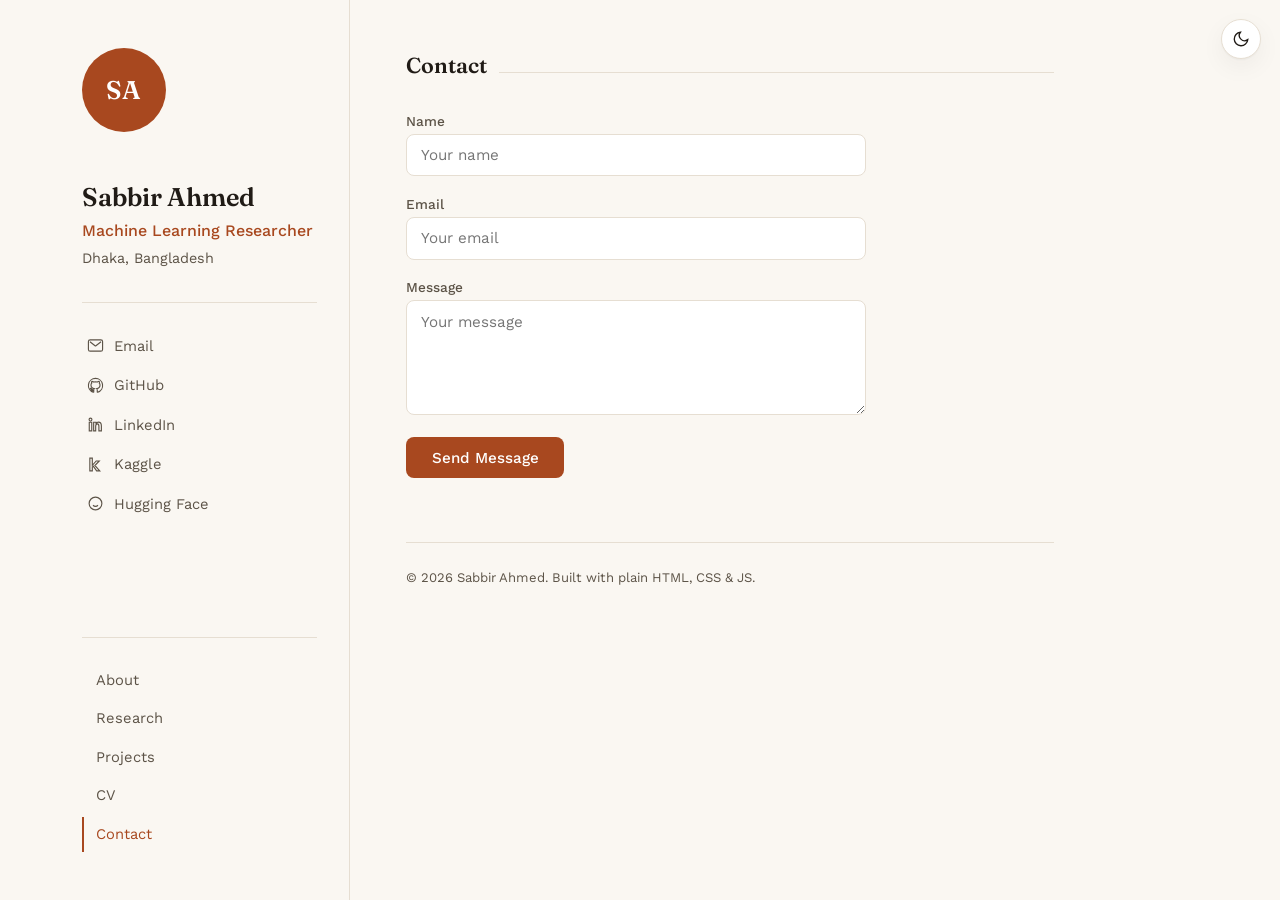
==== contact.html @ 128327c2 "Fixes" ====
<!DOCTYPE html>
<html lang="en">
<head>
  <meta charset="UTF-8">
  <meta name="viewport" content="width=device-width, initial-scale=1.0">
  <title>Contact — Sabbir Ahmed</title>
  <meta id="meta-description" name="description" content="Get in touch with Sabbir Ahmed.">

  <script>
    (function () {
      var stored = localStorage.getItem('theme');
      var prefersDark = window.matchMedia('(prefers-color-scheme: dark)').matches;
      document.documentElement.setAttribute('data-theme', stored || (prefersDark ? 'dark' : 'light'));
    })();
  </script>

  <link rel="preconnect" href="https://fonts.googleapis.com">
  <link rel="preconnect" href="https://fonts.gstatic.com" crossorigin>
  <link rel="stylesheet" href="styles.css">
</head>
<body>

  <div class="top-controls">
    <button id="menu-toggle" class="icon-btn" aria-label="Toggle menu">
      <svg viewBox="0 0 24 24"><path d="M4 7h16M4 12h16M4 17h16"/></svg>
    </button>
    <button id="theme-toggle" class="icon-btn" aria-label="Toggle dark mode">
      <svg class="sun" viewBox="0 0 24 24"><circle cx="12" cy="12" r="4"/><path d="M12 2v2M12 20v2M4.9 4.9l1.4 1.4M17.7 17.7l1.4 1.4M2 12h2M20 12h2M4.9 19.1l1.4-1.4M17.7 6.3l1.4-1.4"/></svg>
      <svg class="moon" viewBox="0 0 24 24"><path d="M21 12.8A9 9 0 1 1 11.2 3 7 7 0 0 0 21 12.8Z"/></svg>
    </button>
  </div>

  <div class="layout">
    <aside class="sidebar" id="sidebar"></aside>

    <main>
      <section id="contact">
        <div class="section-head"><h2>Contact</h2></div>
        <form id="contact-form" class="contact-form" action="https://formspree.io/f/mvgoydvj" method="POST">
          <div>
            <label for="name">Name</label>
            <input type="text" id="name" name="name" placeholder="Your name" required>
          </div>
          <div>
            <label for="email">Email</label>
            <input type="email" id="email" name="_replyto" placeholder="Your email" required>
          </div>
          <div>
            <label for="message">Message</label>
            <textarea id="message" name="message" rows="5" placeholder="Your message" required></textarea>
          </div>
          <button type="submit" id="submit-button">Send Message</button>
        </form>
        <div id="form-message" class="hidden">
          <p>Thanks for reaching out — I'll get back to you soon.</p>
        </div>
      </section>

      <footer>
        &copy; <span id="year"></span> Sabbir Ahmed. Built with plain HTML, CSS &amp; JS.
      </footer>
    </main>
  </div>

  <script src="content.js"></script>
  <script src="script.js"></script>
</body>
</html>
---- styles.css ----
@import url('https://fonts.googleapis.com/css2?family=Fraunces:ital,opsz,wght@0,9..144,400;0,9..144,500;0,9..144,600;1,9..144,500&family=Work+Sans:wght@400;500;600&display=swap');

/* ============================================================
   THEME TOKENS
   ============================================================ */
:root {
  --bg: #faf7f2;
  --bg-raised: #ffffff;
  --ink: #201b16;
  --ink-soft: #5c5347;
  --line: #e6ded2;
  --accent: #a8481f;
  --accent-soft: #f1e2d6;
  --shadow: 0 1px 2px rgba(32, 27, 22, 0.04), 0 8px 24px rgba(32, 27, 22, 0.05);
  --radius: 10px;
  --font-display: 'Fraunces', Georgia, serif;
  --font-body: 'Work Sans', -apple-system, sans-serif;
}

[data-theme="dark"] {
  --bg: #17140f;
  --bg-raised: #201b16;
  --ink: #f3ede2;
  --ink-soft: #b3a893;
  --line: #33291f;
  --accent: #e08b52;
  --accent-soft: #2c2115;
  --shadow: 0 1px 2px rgba(0, 0, 0, 0.2), 0 8px 24px rgba(0, 0, 0, 0.35);
}

* { box-sizing: border-box; }

html { scroll-behavior: smooth; }

body {
  margin: 0;
  background: var(--bg);
  color: var(--ink);
  font-family: var(--font-body);
  font-size: 16px;
  line-height: 1.65;
  transition: background 0.25s ease, color 0.25s ease;
}

h1, h2, h3 { font-family: var(--font-display); color: var(--ink); margin: 0; }

a { color: var(--accent); text-decoration: none; }
a:hover { text-decoration: underline; }

ul { padding-left: 1.15em; margin: 0.6em 0 0; }
li { margin-bottom: 0.4em; }

p { margin: 0 0 0.9em; color: var(--ink-soft); }

.hidden { display: none !important; }

/* ============================================================
   LAYOUT
   ============================================================ */
.layout {
  display: grid;
  grid-template-columns: 300px 1fr;
  max-width: 1180px;
  margin: 0 auto;
  min-height: 100vh;
}

/* ---- Sidebar ---- */
.sidebar {
  border-right: 1px solid var(--line);
  padding: 3rem 2rem;
  position: sticky;
  top: 0;
  height: 100vh;
  overflow-y: auto;
  display: flex;
  flex-direction: column;
  gap: 2rem;
}

.avatar {
  width: 84px;
  height: 84px;
  border-radius: 50%;
  background: var(--accent);
  color: #fff;
  display: flex;
  align-items: center;
  justify-content: center;
  font-family: var(--font-display);
  font-size: 1.6rem;
  font-weight: 600;
  letter-spacing: 0.02em;
}

.avatar-img {
  object-fit: cover;
  font-size: 0; /* hide alt text if the image fails to load before layout */
}

.sidebar-id h1 {
  font-size: 1.6rem;
  font-weight: 600;
  line-height: 1.2;
  margin-top: 1.1rem;
}

.sidebar-id .title {
  color: var(--accent);
  font-weight: 500;
  margin: 0.35rem 0 0.15rem;
}

.sidebar-id .location {
  color: var(--ink-soft);
  font-size: 0.9rem;
  margin: 0;
}

.sidebar-links {
  display: flex;
  flex-direction: column;
  gap: 0.15rem;
  border-top: 1px solid var(--line);
  padding-top: 1.5rem;
}

.link-row {
  display: flex;
  align-items: center;
  gap: 0.65rem;
  padding: 0.4rem 0.3rem;
  border-radius: 6px;
  color: var(--ink-soft);
  font-size: 0.92rem;
  transition: background 0.15s ease, color 0.15s ease;
}
.link-row:hover { background: var(--accent-soft); color: var(--accent); text-decoration: none; }
.link-row svg { width: 17px; height: 17px; fill: none; stroke: currentColor; stroke-width: 1.6; flex-shrink: 0; }

.sidebar-nav {
  display: flex;
  flex-direction: column;
  gap: 0.2rem;
  border-top: 1px solid var(--line);
  padding-top: 1.5rem;
  margin-top: auto;
}

.nav-link {
  color: var(--ink-soft);
  font-size: 0.92rem;
  padding: 0.35rem 0.3rem;
  border-left: 2px solid transparent;
  padding-left: 0.75rem;
  transition: all 0.15s ease;
}
.nav-link:hover, .nav-link.active {
  color: var(--accent);
  border-left-color: var(--accent);
  text-decoration: none;
}

/* ---- Main content ---- */
main {
  padding: 3rem 3.5rem 6rem;
  max-width: 760px;
}

.cv-jump {
  display: flex;
  gap: 1.5rem;
  margin-bottom: 2.5rem;
  padding-bottom: 1rem;
  border-bottom: 1px solid var(--line);
}
.cv-jump a { color: var(--ink-soft); font-size: 0.88rem; font-weight: 500; }
.cv-jump a:hover { color: var(--accent); }

.hero { margin-bottom: 1rem; }
.hero-tagline {
  font-family: var(--font-display);
  font-style: italic;
  font-weight: 500;
  font-size: 1.4rem;
  line-height: 1.45;
  color: var(--ink);
  max-width: 600px;
  margin: 0;
}

section { padding-top: 3.2rem; scroll-margin-top: 2rem; }
section:first-of-type { padding-top: 0; }

.section-head {
  display: flex;
  align-items: baseline;
  gap: 0.75rem;
  margin-bottom: 1.5rem;
}
.section-head h2 { font-size: 1.35rem; font-weight: 600; }
.section-head::after {
  content: "";
  flex: 1;
  height: 1px;
  background: var(--line);
}

.entry, .project-card {
  background: var(--bg-raised);
  border: 1px solid var(--line);
  border-radius: var(--radius);
  padding: 1.4rem 1.6rem;
  margin-bottom: 1rem;
  box-shadow: var(--shadow);
}

.entry-head {
  display: flex;
  justify-content: space-between;
  align-items: flex-start;
  gap: 1rem;
  flex-wrap: wrap;
}
.entry-head h3 { font-size: 1.05rem; font-weight: 600; }
.entry-org { color: var(--accent); font-size: 0.88rem; font-weight: 500; margin: 0.2rem 0 0; }
.entry-date {
  font-size: 0.78rem;
  color: var(--ink-soft);
  white-space: nowrap;
  padding-top: 0.2rem;
}

.projects-grid { display: grid; gap: 1rem; }
.project-link {
  display: inline-flex;
  align-items: center;
  gap: 0.4rem;
  font-size: 0.85rem;
  font-weight: 500;
  margin-top: 0.4rem;
}
.project-link svg { width: 15px; height: 15px; fill: currentColor; }

.skill-group { margin-bottom: 1.4rem; }
.skill-group h3 { font-size: 0.95rem; font-weight: 600; margin-bottom: 0.6rem; }
.pill-row, #languages-list { display: flex; flex-wrap: wrap; gap: 0.5rem; }
.pill {
  background: var(--accent-soft);
  color: var(--accent);
  border-radius: 20px;
  padding: 0.3rem 0.85rem;
  font-size: 0.82rem;
  font-weight: 500;
}

/* ---- Contact ---- */
.contact-form {
  display: flex;
  flex-direction: column;
  gap: 0.9rem;
  max-width: 460px;
}
.contact-form label { font-size: 0.85rem; font-weight: 500; color: var(--ink-soft); }
.contact-form input,
.contact-form textarea {
  width: 100%;
  padding: 0.7rem 0.9rem;
  border-radius: 8px;
  border: 1px solid var(--line);
  background: var(--bg-raised);
  color: var(--ink);
  font-family: inherit;
  font-size: 0.95rem;
}
.contact-form input:focus,
.contact-form textarea:focus {
  outline: none;
  border-color: var(--accent);
}
.contact-form button {
  align-self: flex-start;
  background: var(--accent);
  color: #fff;
  border: none;
  padding: 0.7rem 1.6rem;
  border-radius: 8px;
  font-family: inherit;
  font-size: 0.95rem;
  font-weight: 500;
  cursor: pointer;
  transition: opacity 0.15s ease;
}
.contact-form button:hover { opacity: 0.88; }
.contact-form button:disabled { opacity: 0.6; cursor: not-allowed; }

#form-message { background: var(--accent-soft); border-radius: var(--radius); padding: 1.2rem 1.5rem; }
#form-message p { color: var(--ink); margin: 0; }

footer {
  border-top: 1px solid var(--line);
  margin-top: 4rem;
  padding-top: 1.5rem;
  color: var(--ink-soft);
  font-size: 0.82rem;
}

/* ============================================================
   THEME TOGGLE + MOBILE MENU (fixed controls)
   ============================================================ */
.top-controls {
  position: fixed;
  top: 1.2rem;
  right: 1.2rem;
  display: flex;
  gap: 0.5rem;
  z-index: 50;
}

.icon-btn {
  width: 40px;
  height: 40px;
  border-radius: 50%;
  border: 1px solid var(--line);
  background: var(--bg-raised);
  color: var(--ink);
  display: flex;
  align-items: center;
  justify-content: center;
  cursor: pointer;
  box-shadow: var(--shadow);
}
.icon-btn svg { width: 18px; height: 18px; fill: none; stroke: currentColor; stroke-width: 1.8; }

#theme-toggle .sun { display: none; }
#theme-toggle .moon { display: block; }
[data-theme="dark"] #theme-toggle .sun { display: block; }
[data-theme="dark"] #theme-toggle .moon { display: none; }

#menu-toggle { display: none; }

#back-to-top {
  position: fixed;
  bottom: 1.5rem;
  right: 1.5rem;
  opacity: 0;
  pointer-events: none;
  transform: translateY(8px);
  transition: opacity 0.2s ease, transform 0.2s ease;
}
#back-to-top.visible { opacity: 1; pointer-events: auto; transform: translateY(0); }

/* ============================================================
   RESPONSIVE
   ============================================================ */
@media (max-width: 900px) {
  .layout { grid-template-columns: 1fr; }

  .sidebar {
    position: static;
    height: auto;
    border-right: none;
    border-bottom: 1px solid var(--line);
    padding: 2rem 1.5rem;
    transform: translateY(0);
  }

  #menu-toggle { display: flex; }

  .sidebar-nav {
    display: none;
    position: fixed;
    inset: 0;
    background: var(--bg);
    padding: 5rem 2rem 2rem;
    z-index: 40;
    margin-top: 0;
  }
  .sidebar.open .sidebar-nav { display: flex; }
  .sidebar-nav .nav-link { font-size: 1.1rem; padding: 0.6rem 0.75rem; }

  main { padding: 2.5rem 1.5rem 5rem; }
  .hero-tagline { font-size: 1.2rem; }
}

@media (max-width: 480px) {
  .entry-head { flex-direction: column; }
}
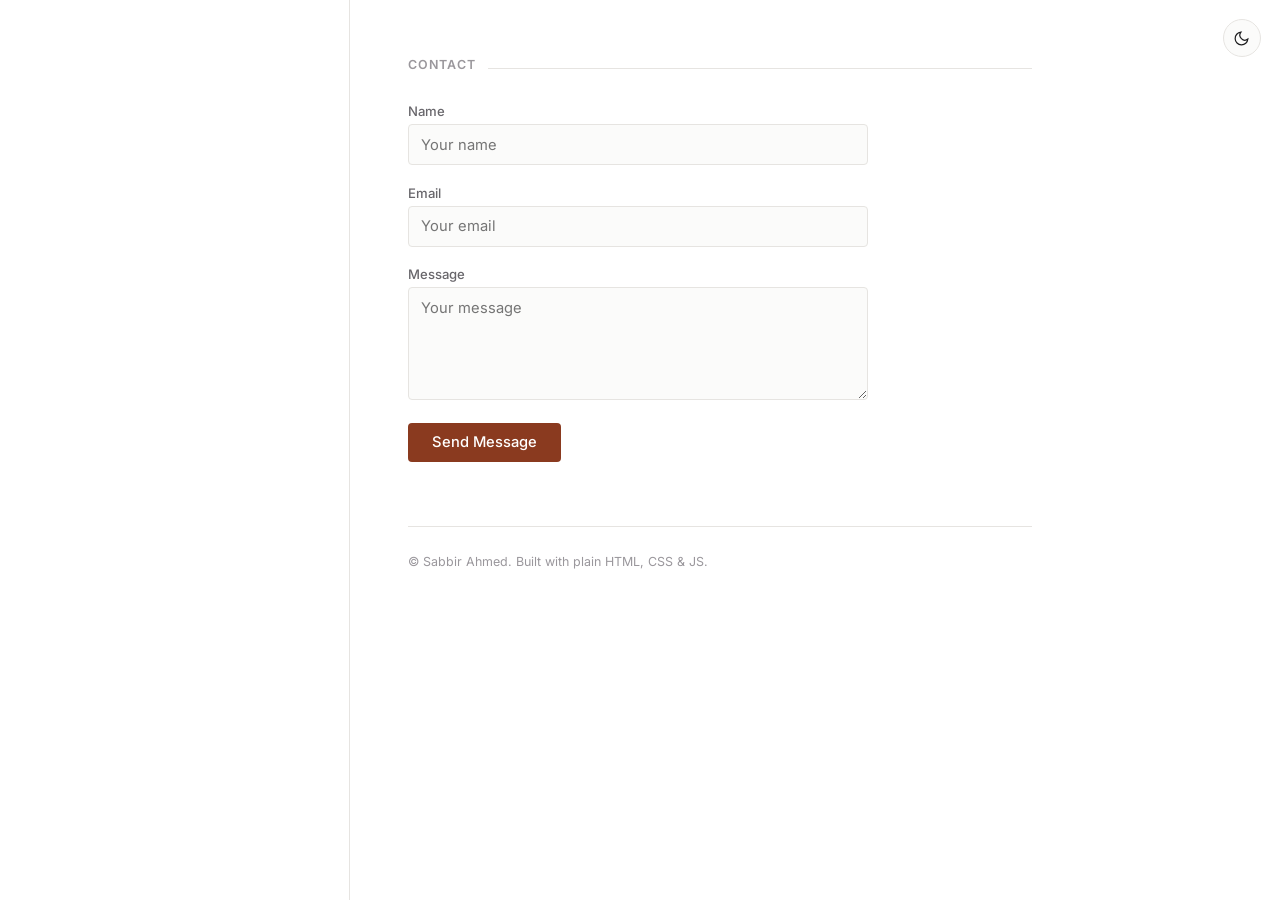
==== commit 40e61eeb: "Fix" ====
--- a/contact.html
+++ b/contact.html
@@ -17,6 +17,10 @@
   <link rel="preconnect" href="https://fonts.googleapis.com">
   <link rel="preconnect" href="https://fonts.gstatic.com" crossorigin>
   <link rel="stylesheet" href="styles.css">
+
+  <link rel="icon" type="image/png" sizes="32x32" href="assets/favicon-32x32.png">
+  <link rel="icon" type="image/png" sizes="16x16" href="assets/favicon-16x16.png">
+  <link rel="apple-touch-icon" sizes="180x180" href="assets/apple-touch-icon.png">
 </head>
 <body>
 
--- a/styles.css
+++ b/styles.css
@@ -1,31 +1,35 @@
-@import url('https://fonts.googleapis.com/css2?family=Fraunces:ital,opsz,wght@0,9..144,400;0,9..144,500;0,9..144,600;1,9..144,500&family=Work+Sans:wght@400;500;600&display=swap');
+@import url('https://fonts.googleapis.com/css2?family=Fraunces:opsz,wght@9..144,500;9..144,600&family=Inter:wght@400;500;600;700&display=swap');
 
 /* ============================================================
    THEME TOKENS
+   ------------------------------------------------------------
+   Neutral paper/ink palette (not warm cream) with a single deep
+   oxblood accent — closer to a plain academic CV than a blog.
    ============================================================ */
 :root {
-  --bg: #faf7f2;
-  --bg-raised: #ffffff;
-  --ink: #201b16;
-  --ink-soft: #5c5347;
-  --line: #e6ded2;
-  --accent: #a8481f;
-  --accent-soft: #f1e2d6;
-  --shadow: 0 1px 2px rgba(32, 27, 22, 0.04), 0 8px 24px rgba(32, 27, 22, 0.05);
-  --radius: 10px;
+  --bg: #ffffff;
+  --bg-raised: #fbfbfa;
+  --ink: #1c1c1e;
+  --ink-soft: #68666b;
+  --ink-faint: #9a979c;
+  --line: #e6e4e1;
+  --accent: #8a3a1f;
+  --accent-soft: #f6ece5;
+  --shadow: none;
+  --radius: 5px;
   --font-display: 'Fraunces', Georgia, serif;
-  --font-body: 'Work Sans', -apple-system, sans-serif;
+  --font-body: 'Inter', -apple-system, BlinkMacSystemFont, "Segoe UI", sans-serif;
 }
 
 [data-theme="dark"] {
-  --bg: #17140f;
-  --bg-raised: #201b16;
-  --ink: #f3ede2;
-  --ink-soft: #b3a893;
-  --line: #33291f;
-  --accent: #e08b52;
-  --accent-soft: #2c2115;
-  --shadow: 0 1px 2px rgba(0, 0, 0, 0.2), 0 8px 24px rgba(0, 0, 0, 0.35);
+  --bg: #121214;
+  --bg-raised: #18181b;
+  --ink: #e9e7e3;
+  --ink-soft: #97949a;
+  --ink-faint: #635f66;
+  --line: #29282c;
+  --accent: #d98a5e;
+  --accent-soft: #251c17;
 }
 
 * { box-sizing: border-box; }
@@ -37,18 +41,19 @@
   background: var(--bg);
   color: var(--ink);
   font-family: var(--font-body);
-  font-size: 16px;
-  line-height: 1.65;
-  transition: background 0.25s ease, color 0.25s ease;
-}
-
-h1, h2, h3 { font-family: var(--font-display); color: var(--ink); margin: 0; }
+  font-size: 15.5px;
+  line-height: 1.7;
+  transition: background 0.2s ease, color 0.2s ease;
+  -webkit-font-smoothing: antialiased;
+}
+
+h1, h2, h3 { color: var(--ink); margin: 0; font-family: var(--font-body); }
 
 a { color: var(--accent); text-decoration: none; }
-a:hover { text-decoration: underline; }
+a:hover { text-decoration: underline; text-underline-offset: 2px; }
 
 ul { padding-left: 1.15em; margin: 0.6em 0 0; }
-li { margin-bottom: 0.4em; }
+li { margin-bottom: 0.45em; }
 
 p { margin: 0 0 0.9em; color: var(--ink-soft); }
 
@@ -59,8 +64,8 @@
    ============================================================ */
 .layout {
   display: grid;
-  grid-template-columns: 300px 1fr;
-  max-width: 1180px;
+  grid-template-columns: 260px 1fr;
+  max-width: 1100px;
   margin: 0 auto;
   min-height: 100vh;
 }
@@ -68,19 +73,19 @@
 /* ---- Sidebar ---- */
 .sidebar {
   border-right: 1px solid var(--line);
-  padding: 3rem 2rem;
+  padding: 3.2rem 2rem;
   position: sticky;
   top: 0;
   height: 100vh;
   overflow-y: auto;
   display: flex;
   flex-direction: column;
-  gap: 2rem;
+  gap: 1.9rem;
 }
 
 .avatar {
-  width: 84px;
-  height: 84px;
+  width: 100px;
+  height: 100px;
   border-radius: 50%;
   background: var(--accent);
   color: #fff;
@@ -88,7 +93,7 @@
   align-items: center;
   justify-content: center;
   font-family: var(--font-display);
-  font-size: 1.6rem;
+  font-size: 1.7rem;
   font-weight: 600;
   letter-spacing: 0.02em;
 }
@@ -96,109 +101,117 @@
 .avatar-img {
   object-fit: cover;
   font-size: 0; /* hide alt text if the image fails to load before layout */
+  border: 1px solid var(--line);
 }
 
 .sidebar-id h1 {
-  font-size: 1.6rem;
+  font-family: var(--font-display);
+  font-size: 1.5rem;
   font-weight: 600;
-  line-height: 1.2;
+  line-height: 1.25;
   margin-top: 1.1rem;
+  letter-spacing: -0.01em;
 }
 
 .sidebar-id .title {
   color: var(--accent);
   font-weight: 500;
-  margin: 0.35rem 0 0.15rem;
+  font-size: 0.92rem;
+  margin: 0.4rem 0 0.2rem;
 }
 
 .sidebar-id .location {
-  color: var(--ink-soft);
-  font-size: 0.9rem;
+  color: var(--ink-faint);
+  font-size: 0.83rem;
   margin: 0;
+  letter-spacing: 0.01em;
 }
 
 .sidebar-links {
   display: flex;
   flex-direction: column;
-  gap: 0.15rem;
+  gap: 0.1rem;
   border-top: 1px solid var(--line);
-  padding-top: 1.5rem;
+  padding-top: 1.4rem;
 }
 
 .link-row {
   display: flex;
   align-items: center;
   gap: 0.65rem;
-  padding: 0.4rem 0.3rem;
-  border-radius: 6px;
+  padding: 0.32rem 0.2rem;
+  border-radius: 4px;
   color: var(--ink-soft);
-  font-size: 0.92rem;
-  transition: background 0.15s ease, color 0.15s ease;
-}
-.link-row:hover { background: var(--accent-soft); color: var(--accent); text-decoration: none; }
-.link-row svg { width: 17px; height: 17px; fill: none; stroke: currentColor; stroke-width: 1.6; flex-shrink: 0; }
+  font-size: 0.86rem;
+  transition: color 0.15s ease;
+}
+.link-row:hover { color: var(--accent); text-decoration: none; }
+.link-row svg { width: 15px; height: 15px; fill: none; stroke: currentColor; stroke-width: 1.6; flex-shrink: 0; }
 
 .sidebar-nav {
   display: flex;
   flex-direction: column;
-  gap: 0.2rem;
+  gap: 0.05rem;
   border-top: 1px solid var(--line);
-  padding-top: 1.5rem;
+  padding-top: 1.4rem;
   margin-top: auto;
 }
 
 .nav-link {
   color: var(--ink-soft);
-  font-size: 0.92rem;
-  padding: 0.35rem 0.3rem;
-  border-left: 2px solid transparent;
-  padding-left: 0.75rem;
-  transition: all 0.15s ease;
+  font-size: 0.86rem;
+  font-weight: 500;
+  padding: 0.4rem 0.2rem;
+  transition: color 0.15s ease;
 }
 .nav-link:hover, .nav-link.active {
   color: var(--accent);
-  border-left-color: var(--accent);
   text-decoration: none;
 }
+.nav-link.active { font-weight: 600; }
 
 /* ---- Main content ---- */
 main {
-  padding: 3rem 3.5rem 6rem;
-  max-width: 760px;
+  padding: 3.4rem 3.6rem 6rem;
+  max-width: 740px;
 }
 
 .cv-jump {
   display: flex;
-  gap: 1.5rem;
-  margin-bottom: 2.5rem;
-  padding-bottom: 1rem;
+  gap: 1.6rem;
+  margin-bottom: 2.6rem;
+  padding-bottom: 1.1rem;
   border-bottom: 1px solid var(--line);
 }
-.cv-jump a { color: var(--ink-soft); font-size: 0.88rem; font-weight: 500; }
+.cv-jump a { color: var(--ink-faint); font-size: 0.82rem; font-weight: 500; letter-spacing: 0.01em; }
 .cv-jump a:hover { color: var(--accent); }
 
-.hero { margin-bottom: 1rem; }
+.hero { margin-bottom: 0.4rem; }
 .hero-tagline {
-  font-family: var(--font-display);
-  font-style: italic;
-  font-weight: 500;
-  font-size: 1.4rem;
-  line-height: 1.45;
+  font-size: 1.15rem;
+  line-height: 1.6;
   color: var(--ink);
   max-width: 600px;
   margin: 0;
-}
-
-section { padding-top: 3.2rem; scroll-margin-top: 2rem; }
+  font-weight: 400;
+}
+
+section { padding-top: 3.4rem; scroll-margin-top: 2rem; }
 section:first-of-type { padding-top: 0; }
 
 .section-head {
   display: flex;
   align-items: baseline;
   gap: 0.75rem;
-  margin-bottom: 1.5rem;
-}
-.section-head h2 { font-size: 1.35rem; font-weight: 600; }
+  margin-bottom: 1.4rem;
+}
+.section-head h2 {
+  font-size: 0.78rem;
+  font-weight: 600;
+  letter-spacing: 0.08em;
+  text-transform: uppercase;
+  color: var(--ink-faint);
+}
 .section-head::after {
   content: "";
   flex: 1;
@@ -206,14 +219,19 @@
   background: var(--line);
 }
 
+/* Entries read as a flat, bordered list rather than boxed cards
+   with shadows — closer to a plain CV than a dashboard widget. */
 .entry, .project-card {
-  background: var(--bg-raised);
-  border: 1px solid var(--line);
-  border-radius: var(--radius);
-  padding: 1.4rem 1.6rem;
-  margin-bottom: 1rem;
-  box-shadow: var(--shadow);
-}
+  background: transparent;
+  border: none;
+  border-bottom: 1px solid var(--line);
+  border-radius: 0;
+  padding: 1.3rem 0;
+  margin-bottom: 0;
+  box-shadow: none;
+}
+.entry:first-child, .project-card:first-child { padding-top: 0; }
+.entry:last-child, .project-card:last-child { border-bottom: none; }
 
 .entry-head {
   display: flex;
@@ -222,35 +240,38 @@
   gap: 1rem;
   flex-wrap: wrap;
 }
-.entry-head h3 { font-size: 1.05rem; font-weight: 600; }
-.entry-org { color: var(--accent); font-size: 0.88rem; font-weight: 500; margin: 0.2rem 0 0; }
+.entry-head h3 { font-size: 0.98rem; font-weight: 600; }
+.entry-org { color: var(--ink-soft); font-size: 0.85rem; font-weight: 500; margin: 0.2rem 0 0; }
 .entry-date {
-  font-size: 0.78rem;
-  color: var(--ink-soft);
+  font-size: 0.76rem;
+  color: var(--ink-faint);
   white-space: nowrap;
-  padding-top: 0.2rem;
-}
-
-.projects-grid { display: grid; gap: 1rem; }
+  padding-top: 0.25rem;
+  font-variant-numeric: tabular-nums;
+}
+
+.projects-grid { display: flex; flex-direction: column; }
 .project-link {
   display: inline-flex;
   align-items: center;
   gap: 0.4rem;
-  font-size: 0.85rem;
+  font-size: 0.83rem;
   font-weight: 500;
-  margin-top: 0.4rem;
-}
-.project-link svg { width: 15px; height: 15px; fill: currentColor; }
-
-.skill-group { margin-bottom: 1.4rem; }
-.skill-group h3 { font-size: 0.95rem; font-weight: 600; margin-bottom: 0.6rem; }
+  margin-top: 0.5rem;
+  color: var(--accent);
+}
+.project-link svg { width: 14px; height: 14px; fill: currentColor; }
+
+.skill-group { margin-bottom: 1.3rem; }
+.skill-group h3 { font-size: 0.86rem; font-weight: 600; margin-bottom: 0.7rem; color: var(--ink-soft); }
 .pill-row, #languages-list { display: flex; flex-wrap: wrap; gap: 0.5rem; }
 .pill {
-  background: var(--accent-soft);
-  color: var(--accent);
+  background: transparent;
+  color: var(--ink-soft);
+  border: 1px solid var(--line);
   border-radius: 20px;
-  padding: 0.3rem 0.85rem;
-  font-size: 0.82rem;
+  padding: 0.28rem 0.8rem;
+  font-size: 0.78rem;
   font-weight: 500;
 }
 
@@ -261,17 +282,17 @@
   gap: 0.9rem;
   max-width: 460px;
 }
-.contact-form label { font-size: 0.85rem; font-weight: 500; color: var(--ink-soft); }
+.contact-form label { font-size: 0.82rem; font-weight: 500; color: var(--ink-soft); }
 .contact-form input,
 .contact-form textarea {
   width: 100%;
-  padding: 0.7rem 0.9rem;
-  border-radius: 8px;
+  padding: 0.65rem 0.8rem;
+  border-radius: 4px;
   border: 1px solid var(--line);
   background: var(--bg-raised);
   color: var(--ink);
   font-family: inherit;
-  font-size: 0.95rem;
+  font-size: 0.92rem;
 }
 .contact-form input:focus,
 .contact-form textarea:focus {
@@ -283,10 +304,10 @@
   background: var(--accent);
   color: #fff;
   border: none;
-  padding: 0.7rem 1.6rem;
-  border-radius: 8px;
+  padding: 0.65rem 1.5rem;
+  border-radius: 4px;
   font-family: inherit;
-  font-size: 0.95rem;
+  font-size: 0.92rem;
   font-weight: 500;
   cursor: pointer;
   transition: opacity 0.15s ease;
@@ -294,15 +315,15 @@
 .contact-form button:hover { opacity: 0.88; }
 .contact-form button:disabled { opacity: 0.6; cursor: not-allowed; }
 
-#form-message { background: var(--accent-soft); border-radius: var(--radius); padding: 1.2rem 1.5rem; }
+#form-message { background: var(--accent-soft); border-radius: var(--radius); padding: 1.1rem 1.4rem; border: 1px solid var(--line); }
 #form-message p { color: var(--ink); margin: 0; }
 
 footer {
   border-top: 1px solid var(--line);
   margin-top: 4rem;
   padding-top: 1.5rem;
-  color: var(--ink-soft);
-  font-size: 0.82rem;
+  color: var(--ink-faint);
+  font-size: 0.78rem;
 }
 
 /* ============================================================
@@ -318,8 +339,8 @@
 }
 
 .icon-btn {
-  width: 40px;
-  height: 40px;
+  width: 38px;
+  height: 38px;
   border-radius: 50%;
   border: 1px solid var(--line);
   background: var(--bg-raised);
@@ -328,9 +349,8 @@
   align-items: center;
   justify-content: center;
   cursor: pointer;
-  box-shadow: var(--shadow);
-}
-.icon-btn svg { width: 18px; height: 18px; fill: none; stroke: currentColor; stroke-width: 1.8; }
+}
+.icon-btn svg { width: 17px; height: 17px; fill: none; stroke: currentColor; stroke-width: 1.7; }
 
 #theme-toggle .sun { display: none; }
 #theme-toggle .moon { display: block; }
@@ -362,7 +382,6 @@
     border-right: none;
     border-bottom: 1px solid var(--line);
     padding: 2rem 1.5rem;
-    transform: translateY(0);
   }
 
   #menu-toggle { display: flex; }
@@ -377,10 +396,10 @@
     margin-top: 0;
   }
   .sidebar.open .sidebar-nav { display: flex; }
-  .sidebar-nav .nav-link { font-size: 1.1rem; padding: 0.6rem 0.75rem; }
+  .sidebar-nav .nav-link { font-size: 1.1rem; padding: 0.6rem 0.2rem; }
 
   main { padding: 2.5rem 1.5rem 5rem; }
-  .hero-tagline { font-size: 1.2rem; }
+  .hero-tagline { font-size: 1.05rem; }
 }
 
 @media (max-width: 480px) {
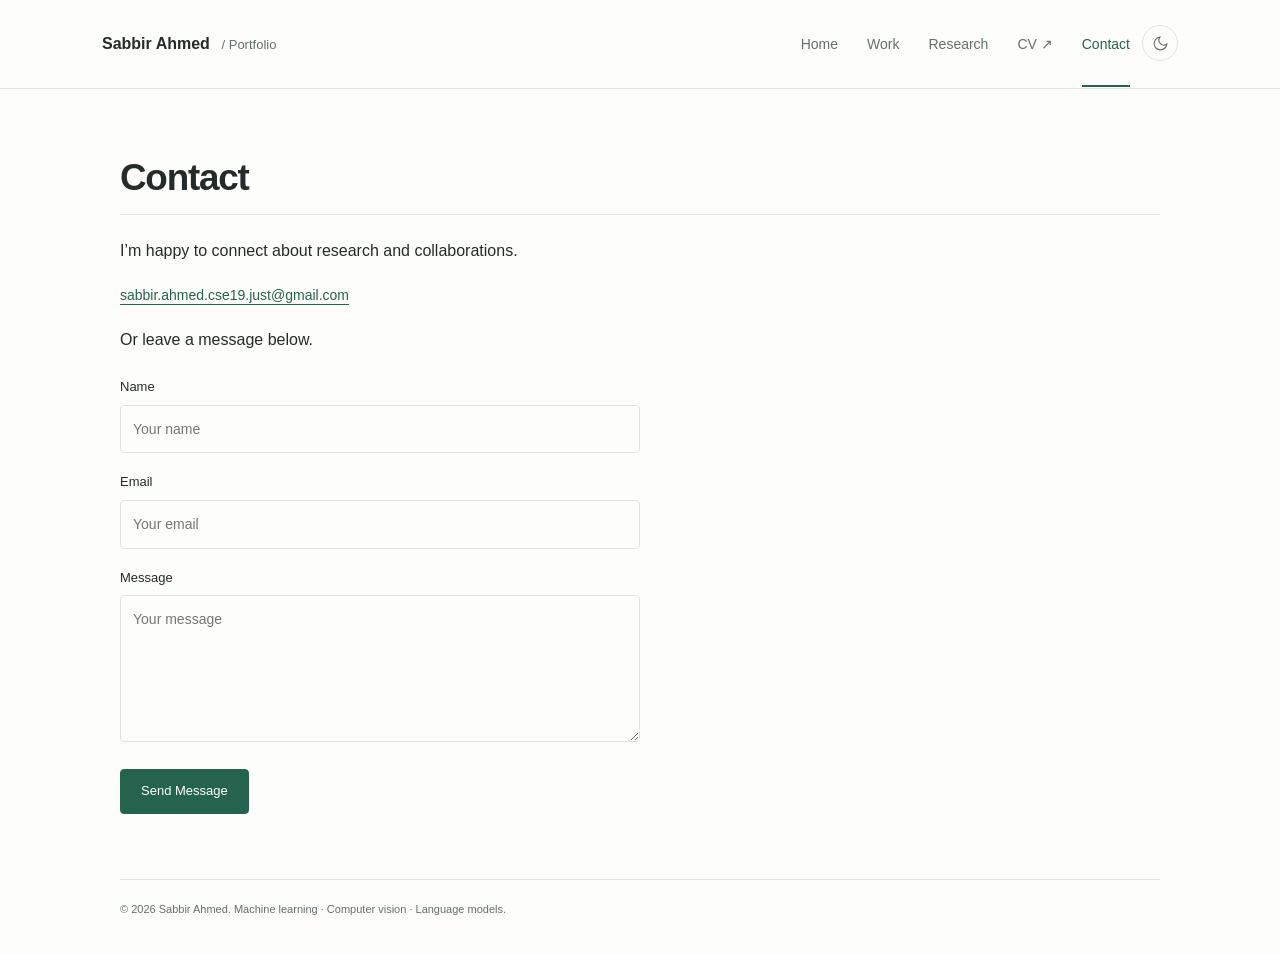
==== commit e5f7e59e: "a" ====
--- a/contact.html
+++ b/contact.html
@@ -8,46 +8,41 @@
 
   <script>
     (function () {
-      var stored = localStorage.getItem('theme');
+      var stored; try { stored = localStorage.getItem('theme'); } catch (_) {}
       var prefersDark = window.matchMedia('(prefers-color-scheme: dark)').matches;
       document.documentElement.setAttribute('data-theme', stored || (prefersDark ? 'dark' : 'light'));
     })();
   </script>
 
-  <link rel="preconnect" href="https://fonts.googleapis.com">
-  <link rel="preconnect" href="https://fonts.gstatic.com" crossorigin>
   <link rel="stylesheet" href="styles.css">
 
-  <link rel="icon" type="image/png" sizes="32x32" href="assets/favicon-32x32.png">
-  <link rel="icon" type="image/png" sizes="16x16" href="assets/favicon-16x16.png">
-  <link rel="apple-touch-icon" sizes="180x180" href="assets/apple-touch-icon.png">
+  <link rel="icon" type="image/svg+xml" href="assets/favicon.svg">
 </head>
 <body>
+<a class="skip-link" href="#main">Skip to content</a>
+<header class="masthead"><div class="header-inner"><a class="wordmark" href="index.html">Sabbir Ahmed<span> / Portfolio</span></a><nav aria-label="Main navigation"><a href="index.html">Home</a><a href="projects.html">Work</a><a href="research.html">Research</a><a href="assets/Sabbir_Ahmed_Academic_CV.pdf">CV ↗</a><a href="contact.html">Contact</a></nav></div></header>
 
   <div class="top-controls">
-    <button id="menu-toggle" class="icon-btn" aria-label="Toggle menu">
-      <svg viewBox="0 0 24 24"><path d="M4 7h16M4 12h16M4 17h16"/></svg>
-    </button>
     <button id="theme-toggle" class="icon-btn" aria-label="Toggle dark mode">
       <svg class="sun" viewBox="0 0 24 24"><circle cx="12" cy="12" r="4"/><path d="M12 2v2M12 20v2M4.9 4.9l1.4 1.4M17.7 17.7l1.4 1.4M2 12h2M20 12h2M4.9 19.1l1.4-1.4M17.7 6.3l1.4-1.4"/></svg>
       <svg class="moon" viewBox="0 0 24 24"><path d="M21 12.8A9 9 0 1 1 11.2 3 7 7 0 0 0 21 12.8Z"/></svg>
     </button>
   </div>
 
-  <div class="layout">
-    <aside class="sidebar" id="sidebar"></aside>
+  <div class="layout portfolio-layout">
+    
 
-    <main>
+    <main id="main" tabindex="-1">
       <section id="contact">
-        <div class="section-head"><h2>Contact</h2></div>
-        <form id="contact-form" class="contact-form" action="https://formspree.io/f/mvgoydvj" method="POST">
+        <div class="section-head"><h1>Contact</h1></div>
+        <p>I’m happy to connect about research and collaborations.</p><p class="email-direct"><a href="mailto:sabbir.ahmed.cse19.just@gmail.com">sabbir.ahmed.cse19.just@gmail.com</a></p><p>Or leave a message below.</p><p id="form-status" role="status" aria-live="polite"></p><form id="contact-form" class="contact-form" action="https://formspree.io/f/mvgoydvj" method="POST">
           <div>
             <label for="name">Name</label>
-            <input type="text" id="name" name="name" placeholder="Your name" required>
+            <input type="text" id="name" name="name" autocomplete="name" placeholder="Your name" required>
           </div>
           <div>
             <label for="email">Email</label>
-            <input type="email" id="email" name="_replyto" placeholder="Your email" required>
+            <input type="email" id="email" name="_replyto" autocomplete="email" placeholder="Your email" required>
           </div>
           <div>
             <label for="message">Message</label>
@@ -55,17 +50,18 @@
           </div>
           <button type="submit" id="submit-button">Send Message</button>
         </form>
-        <div id="form-message" class="hidden">
+        <div id="form-message" class="hidden" role="status">
           <p>Thanks for reaching out — I'll get back to you soon.</p>
         </div>
       </section>
 
       <footer>
-        &copy; <span id="year"></span> Sabbir Ahmed. Built with plain HTML, CSS &amp; JS.
+        &copy; <span id="year"></span> Sabbir Ahmed. Machine learning · Computer vision · Language models.
       </footer>
     </main>
   </div>
 
+  <noscript><p>This site uses JavaScript to display the portfolio. Contact: sabbir.ahmed.cse19.just@gmail.com.</p></noscript>
   <script src="content.js"></script>
   <script src="script.js"></script>
 </body>
--- a/styles.css
+++ b/styles.css
@@ -1,407 +1,11 @@
-@import url('https://fonts.googleapis.com/css2?family=Fraunces:opsz,wght@9..144,500;9..144,600&family=Inter:wght@400;500;600;700&display=swap');
-
-/* ============================================================
-   THEME TOKENS
-   ------------------------------------------------------------
-   Neutral paper/ink palette (not warm cream) with a single deep
-   oxblood accent — closer to a plain academic CV than a blog.
-   ============================================================ */
-:root {
-  --bg: #ffffff;
-  --bg-raised: #fbfbfa;
-  --ink: #1c1c1e;
-  --ink-soft: #68666b;
-  --ink-faint: #9a979c;
-  --line: #e6e4e1;
-  --accent: #8a3a1f;
-  --accent-soft: #f6ece5;
-  --shadow: none;
-  --radius: 5px;
-  --font-display: 'Fraunces', Georgia, serif;
-  --font-body: 'Inter', -apple-system, BlinkMacSystemFont, "Segoe UI", sans-serif;
-}
-
-[data-theme="dark"] {
-  --bg: #121214;
-  --bg-raised: #18181b;
-  --ink: #e9e7e3;
-  --ink-soft: #97949a;
-  --ink-faint: #635f66;
-  --line: #29282c;
-  --accent: #d98a5e;
-  --accent-soft: #251c17;
-}
-
-* { box-sizing: border-box; }
-
-html { scroll-behavior: smooth; }
-
-body {
-  margin: 0;
-  background: var(--bg);
-  color: var(--ink);
-  font-family: var(--font-body);
-  font-size: 15.5px;
-  line-height: 1.7;
-  transition: background 0.2s ease, color 0.2s ease;
-  -webkit-font-smoothing: antialiased;
-}
-
-h1, h2, h3 { color: var(--ink); margin: 0; font-family: var(--font-body); }
-
-a { color: var(--accent); text-decoration: none; }
-a:hover { text-decoration: underline; text-underline-offset: 2px; }
-
-ul { padding-left: 1.15em; margin: 0.6em 0 0; }
-li { margin-bottom: 0.45em; }
-
-p { margin: 0 0 0.9em; color: var(--ink-soft); }
-
-.hidden { display: none !important; }
-
-/* ============================================================
-   LAYOUT
-   ============================================================ */
-.layout {
-  display: grid;
-  grid-template-columns: 260px 1fr;
-  max-width: 1100px;
-  margin: 0 auto;
-  min-height: 100vh;
-}
-
-/* ---- Sidebar ---- */
-.sidebar {
-  border-right: 1px solid var(--line);
-  padding: 3.2rem 2rem;
-  position: sticky;
-  top: 0;
-  height: 100vh;
-  overflow-y: auto;
-  display: flex;
-  flex-direction: column;
-  gap: 1.9rem;
-}
-
-.avatar {
-  width: 100px;
-  height: 100px;
-  border-radius: 50%;
-  background: var(--accent);
-  color: #fff;
-  display: flex;
-  align-items: center;
-  justify-content: center;
-  font-family: var(--font-display);
-  font-size: 1.7rem;
-  font-weight: 600;
-  letter-spacing: 0.02em;
-}
-
-.avatar-img {
-  object-fit: cover;
-  font-size: 0; /* hide alt text if the image fails to load before layout */
-  border: 1px solid var(--line);
-}
-
-.sidebar-id h1 {
-  font-family: var(--font-display);
-  font-size: 1.5rem;
-  font-weight: 600;
-  line-height: 1.25;
-  margin-top: 1.1rem;
-  letter-spacing: -0.01em;
-}
-
-.sidebar-id .title {
-  color: var(--accent);
-  font-weight: 500;
-  font-size: 0.92rem;
-  margin: 0.4rem 0 0.2rem;
-}
-
-.sidebar-id .location {
-  color: var(--ink-faint);
-  font-size: 0.83rem;
-  margin: 0;
-  letter-spacing: 0.01em;
-}
-
-.sidebar-links {
-  display: flex;
-  flex-direction: column;
-  gap: 0.1rem;
-  border-top: 1px solid var(--line);
-  padding-top: 1.4rem;
-}
-
-.link-row {
-  display: flex;
-  align-items: center;
-  gap: 0.65rem;
-  padding: 0.32rem 0.2rem;
-  border-radius: 4px;
-  color: var(--ink-soft);
-  font-size: 0.86rem;
-  transition: color 0.15s ease;
-}
-.link-row:hover { color: var(--accent); text-decoration: none; }
-.link-row svg { width: 15px; height: 15px; fill: none; stroke: currentColor; stroke-width: 1.6; flex-shrink: 0; }
-
-.sidebar-nav {
-  display: flex;
-  flex-direction: column;
-  gap: 0.05rem;
-  border-top: 1px solid var(--line);
-  padding-top: 1.4rem;
-  margin-top: auto;
-}
-
-.nav-link {
-  color: var(--ink-soft);
-  font-size: 0.86rem;
-  font-weight: 500;
-  padding: 0.4rem 0.2rem;
-  transition: color 0.15s ease;
-}
-.nav-link:hover, .nav-link.active {
-  color: var(--accent);
-  text-decoration: none;
-}
-.nav-link.active { font-weight: 600; }
-
-/* ---- Main content ---- */
-main {
-  padding: 3.4rem 3.6rem 6rem;
-  max-width: 740px;
-}
-
-.cv-jump {
-  display: flex;
-  gap: 1.6rem;
-  margin-bottom: 2.6rem;
-  padding-bottom: 1.1rem;
-  border-bottom: 1px solid var(--line);
-}
-.cv-jump a { color: var(--ink-faint); font-size: 0.82rem; font-weight: 500; letter-spacing: 0.01em; }
-.cv-jump a:hover { color: var(--accent); }
-
-.hero { margin-bottom: 0.4rem; }
-.hero-tagline {
-  font-size: 1.15rem;
-  line-height: 1.6;
-  color: var(--ink);
-  max-width: 600px;
-  margin: 0;
-  font-weight: 400;
-}
-
-section { padding-top: 3.4rem; scroll-margin-top: 2rem; }
-section:first-of-type { padding-top: 0; }
-
-.section-head {
-  display: flex;
-  align-items: baseline;
-  gap: 0.75rem;
-  margin-bottom: 1.4rem;
-}
-.section-head h2 {
-  font-size: 0.78rem;
-  font-weight: 600;
-  letter-spacing: 0.08em;
-  text-transform: uppercase;
-  color: var(--ink-faint);
-}
-.section-head::after {
-  content: "";
-  flex: 1;
-  height: 1px;
-  background: var(--line);
-}
-
-/* Entries read as a flat, bordered list rather than boxed cards
-   with shadows — closer to a plain CV than a dashboard widget. */
-.entry, .project-card {
-  background: transparent;
-  border: none;
-  border-bottom: 1px solid var(--line);
-  border-radius: 0;
-  padding: 1.3rem 0;
-  margin-bottom: 0;
-  box-shadow: none;
-}
-.entry:first-child, .project-card:first-child { padding-top: 0; }
-.entry:last-child, .project-card:last-child { border-bottom: none; }
-
-.entry-head {
-  display: flex;
-  justify-content: space-between;
-  align-items: flex-start;
-  gap: 1rem;
-  flex-wrap: wrap;
-}
-.entry-head h3 { font-size: 0.98rem; font-weight: 600; }
-.entry-org { color: var(--ink-soft); font-size: 0.85rem; font-weight: 500; margin: 0.2rem 0 0; }
-.entry-date {
-  font-size: 0.76rem;
-  color: var(--ink-faint);
-  white-space: nowrap;
-  padding-top: 0.25rem;
-  font-variant-numeric: tabular-nums;
-}
-
-.projects-grid { display: flex; flex-direction: column; }
-.project-link {
-  display: inline-flex;
-  align-items: center;
-  gap: 0.4rem;
-  font-size: 0.83rem;
-  font-weight: 500;
-  margin-top: 0.5rem;
-  color: var(--accent);
-}
-.project-link svg { width: 14px; height: 14px; fill: currentColor; }
-
-.skill-group { margin-bottom: 1.3rem; }
-.skill-group h3 { font-size: 0.86rem; font-weight: 600; margin-bottom: 0.7rem; color: var(--ink-soft); }
-.pill-row, #languages-list { display: flex; flex-wrap: wrap; gap: 0.5rem; }
-.pill {
-  background: transparent;
-  color: var(--ink-soft);
-  border: 1px solid var(--line);
-  border-radius: 20px;
-  padding: 0.28rem 0.8rem;
-  font-size: 0.78rem;
-  font-weight: 500;
-}
-
-/* ---- Contact ---- */
-.contact-form {
-  display: flex;
-  flex-direction: column;
-  gap: 0.9rem;
-  max-width: 460px;
-}
-.contact-form label { font-size: 0.82rem; font-weight: 500; color: var(--ink-soft); }
-.contact-form input,
-.contact-form textarea {
-  width: 100%;
-  padding: 0.65rem 0.8rem;
-  border-radius: 4px;
-  border: 1px solid var(--line);
-  background: var(--bg-raised);
-  color: var(--ink);
-  font-family: inherit;
-  font-size: 0.92rem;
-}
-.contact-form input:focus,
-.contact-form textarea:focus {
-  outline: none;
-  border-color: var(--accent);
-}
-.contact-form button {
-  align-self: flex-start;
-  background: var(--accent);
-  color: #fff;
-  border: none;
-  padding: 0.65rem 1.5rem;
-  border-radius: 4px;
-  font-family: inherit;
-  font-size: 0.92rem;
-  font-weight: 500;
-  cursor: pointer;
-  transition: opacity 0.15s ease;
-}
-.contact-form button:hover { opacity: 0.88; }
-.contact-form button:disabled { opacity: 0.6; cursor: not-allowed; }
-
-#form-message { background: var(--accent-soft); border-radius: var(--radius); padding: 1.1rem 1.4rem; border: 1px solid var(--line); }
-#form-message p { color: var(--ink); margin: 0; }
-
-footer {
-  border-top: 1px solid var(--line);
-  margin-top: 4rem;
-  padding-top: 1.5rem;
-  color: var(--ink-faint);
-  font-size: 0.78rem;
-}
-
-/* ============================================================
-   THEME TOGGLE + MOBILE MENU (fixed controls)
-   ============================================================ */
-.top-controls {
-  position: fixed;
-  top: 1.2rem;
-  right: 1.2rem;
-  display: flex;
-  gap: 0.5rem;
-  z-index: 50;
-}
-
-.icon-btn {
-  width: 38px;
-  height: 38px;
-  border-radius: 50%;
-  border: 1px solid var(--line);
-  background: var(--bg-raised);
-  color: var(--ink);
-  display: flex;
-  align-items: center;
-  justify-content: center;
-  cursor: pointer;
-}
-.icon-btn svg { width: 17px; height: 17px; fill: none; stroke: currentColor; stroke-width: 1.7; }
-
-#theme-toggle .sun { display: none; }
-#theme-toggle .moon { display: block; }
-[data-theme="dark"] #theme-toggle .sun { display: block; }
-[data-theme="dark"] #theme-toggle .moon { display: none; }
-
-#menu-toggle { display: none; }
-
-#back-to-top {
-  position: fixed;
-  bottom: 1.5rem;
-  right: 1.5rem;
-  opacity: 0;
-  pointer-events: none;
-  transform: translateY(8px);
-  transition: opacity 0.2s ease, transform 0.2s ease;
-}
-#back-to-top.visible { opacity: 1; pointer-events: auto; transform: translateY(0); }
-
-/* ============================================================
-   RESPONSIVE
-   ============================================================ */
-@media (max-width: 900px) {
-  .layout { grid-template-columns: 1fr; }
-
-  .sidebar {
-    position: static;
-    height: auto;
-    border-right: none;
-    border-bottom: 1px solid var(--line);
-    padding: 2rem 1.5rem;
-  }
-
-  #menu-toggle { display: flex; }
-
-  .sidebar-nav {
-    display: none;
-    position: fixed;
-    inset: 0;
-    background: var(--bg);
-    padding: 5rem 2rem 2rem;
-    z-index: 40;
-    margin-top: 0;
-  }
-  .sidebar.open .sidebar-nav { display: flex; }
-  .sidebar-nav .nav-link { font-size: 1.1rem; padding: 0.6rem 0.2rem; }
-
-  main { padding: 2.5rem 1.5rem 5rem; }
-  .hero-tagline { font-size: 1.05rem; }
-}
-
-@media (max-width: 480px) {
-  .entry-head { flex-direction: column; }
-}
+:root{color-scheme:light;--bg:#fdfdfb;--ink:#252b2b;--muted:#65706e;--accent:#25634f;--line:#e0e5df;--surface:#f1f4ef;--ink-soft:var(--muted)}
+[data-theme=dark]{color-scheme:dark;--bg:#171d1b;--ink:#e4e9e4;--muted:#a4afa8;--accent:#9bc9ae;--line:#35423a;--surface:#222d26}
+*{box-sizing:border-box}html{scroll-behavior:smooth;scroll-padding-top:30px}body{margin:0;background:var(--bg);color:var(--ink);font:16px/1.75 -apple-system,BlinkMacSystemFont,"Segoe UI",sans-serif;-webkit-font-smoothing:antialiased}a{color:var(--accent);text-decoration-thickness:1px;text-underline-offset:4px}a:hover{text-decoration:underline}a:focus-visible,button:focus-visible,input:focus-visible,textarea:focus-visible{outline:2px solid var(--accent);outline-offset:5px}p{margin:0 0 1.15rem}h1,h2,h3{line-height:1.3;color:var(--ink)}h1{font-size:2.3rem;letter-spacing:-1.2px;font-weight:650;margin:0 0 25px}h2{font-size:1.35rem;font-weight:600;letter-spacing:-.35px}h3{font-size:1rem;font-weight:650;margin:0 0 7px}svg{width:17px;height:17px;fill:currentColor;flex-shrink:0}.hidden{display:none!important}.skip-link{position:fixed;top:-100px;left:12px;background:var(--bg);padding:10px;z-index:100}.skip-link:focus{top:8px}.masthead{border-bottom:1px solid var(--line)}.header-inner{max-width:1160px;margin:auto;min-height:88px;padding:0 42px;display:flex;align-items:center;justify-content:space-between;gap:30px}.wordmark{font-size:16px;font-weight:650;white-space:nowrap;color:var(--ink);text-decoration:none}.wordmark span{color:var(--muted);font-size:13px;font-weight:400;margin-left:8px}.masthead nav{display:flex;gap:29px;margin-right:48px}.masthead nav a{text-decoration:none;font-size:14px;color:var(--muted);padding:30px 0;position:relative}.masthead nav a:hover,.masthead nav a[aria-current]{color:var(--accent)}.masthead nav a[aria-current]:after{content:"";position:absolute;bottom:-1px;left:0;right:0;height:2px;background:var(--accent)}.top-controls{position:absolute;top:25px;right:max(25px,calc((100vw - 1076px)/2));}.icon-btn{width:36px;height:36px;display:flex;align-items:center;justify-content:center;border:1px solid var(--line);border-radius:50%;background:var(--bg);color:var(--muted);cursor:pointer}.icon-btn svg{fill:none;stroke:currentColor;stroke-width:1.6}#theme-toggle .sun{display:none}[data-theme=dark] #theme-toggle .sun{display:block}[data-theme=dark] #theme-toggle .moon{display:none}.layout{max-width:1076px;margin:0 auto;display:grid;grid-template-columns:220px minmax(0,1fr);column-gap:85px;padding:65px 0 35px}.sidebar{align-self:start;position:sticky;top:40px}.avatar{height:154px;width:154px;object-fit:cover;border-radius:50%;margin:0 0 22px}.avatar-fallback{display:flex;align-items:center;justify-content:center;background:var(--surface);border:1px solid var(--line);font-family:Georgia,serif;font-size:48px;color:var(--accent)}.sidebar-id h2{font-size:21px;margin:0 0 5px}.sidebar-id .title{font-size:13px;margin-bottom:6px}.location{font-size:12px;color:var(--muted);margin:0 0 23px}.sidebar-links{display:flex;flex-direction:column;gap:9px}.link-row{display:flex;align-items:center;gap:11px;font-size:13px;text-decoration:none;color:var(--muted)}.link-row:hover{color:var(--accent)}main{min-width:0;max-width:750px}main:focus{outline:none}.eyebrow{font-size:11px;font-weight:600;letter-spacing:2px;color:var(--muted);margin-bottom:14px}.hero-tagline{font-size:20px;line-height:1.6;color:var(--ink);max-width:620px}.hero p:not(.eyebrow):not(.hero-tagline){color:var(--muted)}.home-actions{display:flex;gap:27px;margin-top:26px;font-size:13px;font-weight:600}.home-actions a{text-decoration:none}.home-actions span{margin-left:6px}.selected-work{margin-top:56px}.section-head{display:flex;align-items:baseline;justify-content:space-between;gap:20px;margin-bottom:22px;border-bottom:1px solid var(--line);padding-bottom:12px}.section-head h1,.section-head h2{margin:0}.section-head>a{font-size:12px;text-decoration:none;white-space:nowrap}.focus-row{display:grid;grid-template-columns:28px 1fr;gap:17px;margin:26px 0}.row-number{font-size:11px;color:var(--muted);padding-top:4px;font-variant-numeric:tabular-nums}.focus-row p{font-size:14px;line-height:1.7;color:var(--muted);margin:0}.entry,.project-card{padding:24px 0;border-bottom:1px solid var(--line)}.entry:first-child,.project-card:first-child{padding-top:5px}.entry:last-child,.project-card:last-child{border-bottom:none}.entry-head{display:flex;justify-content:space-between;gap:20px}.entry-org{font-size:13px;color:var(--muted);margin:3px 0 10px}.entry-date{font-size:11px;white-space:nowrap;color:var(--muted);padding-top:3px}.entry ul{padding-left:18px;font-size:14px;color:var(--muted);margin:8px 0}.entry li{margin:7px 0}.entry>p,.project-card>p{font-size:14px;color:var(--muted)}.project-link{font-size:12px;display:inline-flex;gap:8px;align-items:center;text-decoration:none}.cv-jump{display:flex;flex-wrap:wrap;gap:22px;font-size:12px;border-bottom:1px solid var(--line);padding:0 0 22px;margin-bottom:38px}.cv-jump a{text-decoration:none}main>section+section{margin-top:45px}.skill-group{margin:24px 0}.skill-group h3{font-size:14px}.pill-row{display:flex;flex-wrap:wrap;gap:7px}.pill{font-size:12px;padding:2px 9px;border-radius:3px;background:var(--surface);color:var(--muted)}.contact-form{max-width:520px;display:flex;flex-direction:column;gap:18px;margin-top:22px}.contact-form label{display:block;font-size:13px;margin-bottom:6px}.contact-form input,.contact-form textarea{width:100%;border:1px solid var(--line);border-radius:4px;background:var(--bg);color:var(--ink);padding:11px 12px;font:inherit;font-size:14px}.contact-form textarea{resize:vertical}.contact-form button{align-self:flex-start;padding:10px 20px;border:1px solid var(--accent);background:var(--accent);color:var(--bg);border-radius:4px;font:inherit;font-size:13px;cursor:pointer}.contact-form button:disabled{opacity:.6;cursor:wait}.email-direct{font-size:14px;overflow-wrap:anywhere}#form-status{font-size:14px}#form-message{padding:18px;background:var(--surface)}#form-message p{margin:0}footer{margin-top:65px;border-top:1px solid var(--line);padding-top:20px;font-size:11px;color:var(--muted)}#back-to-top{position:fixed;right:24px;bottom:24px;opacity:0;pointer-events:none}#back-to-top.visible{opacity:1;pointer-events:auto}
+@media(max-width:1150px){.layout{margin:0 42px;column-gap:55px;grid-template-columns:190px minmax(0,1fr)}}
+@media(max-width:760px){.header-inner{padding:19px 24px 0;display:block}.wordmark{display:block;margin-bottom:10px}.wordmark span{font-size:12px}.masthead nav{gap:25px;margin:0;overflow-x:auto}.masthead nav a{padding:10px 0 15px;font-size:13px;flex-shrink:0}.top-controls{top:17px;right:24px}.layout{display:block;margin:0;padding:32px 24px}.sidebar{position:static;display:grid;grid-template-columns:83px minmax(0,1fr);column-gap:20px;align-items:center;padding-bottom:30px;margin-bottom:32px;border-bottom:1px solid var(--line)}.avatar{width:83px;height:83px;margin:0;grid-row:1}.avatar-fallback{font-size:30px}.sidebar-id h2{font-size:19px}.sidebar-id .location{margin-bottom:0}.sidebar-id .title{font-size:12px}.sidebar-links{grid-column:1/-1;flex-direction:row;flex-wrap:wrap;gap:12px 19px;margin-top:20px}.link-row{font-size:11px;gap:6px}.link-row svg{width:13px;height:13px}h1{font-size:1.9rem}.hero-tagline{font-size:18px}.entry-head{flex-direction:column;gap:2px}.entry-date{margin-bottom:6px}.section-head h2{font-size:19px}.selected-work{margin-top:40px}footer{margin-top:45px}.section-head{gap:12px}.section-head>a{font-size:11px}}
+@media(prefers-reduced-motion:reduce){html{scroll-behavior:auto}}
+@media print{.masthead,.sidebar,.top-controls,.cv-jump,#back-to-top,.contact-form{display:none}.layout{display:block;padding:0;margin:0}body{background:white;color:black;font-size:11pt}main{max-width:none}.entry{break-inside:avoid}footer{margin-top:20px}}
+/* Work-first portfolio */
+.portfolio-layout{display:block;max-width:1040px;padding-top:0}.portfolio-layout main{max-width:none}.portfolio-hero{padding:80px 0 70px;max-width:900px}.portfolio-hero h1{font-size:clamp(32px,4.1vw,51px);letter-spacing:-1.8px;line-height:1.2;margin-bottom:26px}.portfolio-hero h1 span{color:var(--muted);font-weight:400}.portfolio-hero .intro{max-width:650px;font-size:17px;color:var(--muted)}.portfolio-hero .home-actions{margin-top:30px;align-items:center}.primary-link{border-bottom:1px solid var(--accent);padding-bottom:5px}.featured-project{display:grid;grid-template-columns:39% 1fr;gap:44px;align-items:center;padding:28px 0 34px;border-bottom:1px solid var(--line)}.featured-project:last-child{border-bottom:none}.work-visual{background:var(--surface);color:#547765;min-width:0;padding:14px 20px;position:relative;border-radius:5px}.work-visual svg{width:100%;height:auto;display:block;fill:none}.work-visual>span{display:block;font-size:8px;letter-spacing:1.7px;color:var(--muted);text-align:right;padding-bottom:5px}.visual-water{background:#edf3f5;color:#537f8a}.visual-mars{background:#f5eee9;color:#ac7151}.visual-chat{background:#efedf6;color:#796b9a}[data-theme=dark] .work-visual{background:#24332b;color:#a2c2ae}[data-theme=dark] .visual-water{background:#233238;color:#95b9c3}[data-theme=dark] .visual-mars{background:#362b25;color:#d09f80}[data-theme=dark] .visual-chat{background:#2f2a3c;color:#b0a3c9}.work-copy .eyebrow{font-size:9px;letter-spacing:1.4px;margin-bottom:10px}.work-copy h3{font-size:24px;letter-spacing:-.6px;margin-bottom:12px}.work-copy h3 a{text-decoration:none;color:var(--ink)}.work-copy>p{font-size:14px;color:var(--muted);margin-bottom:14px}.work-copy .work-result{font-size:11px;display:flex;gap:9px;align-items:baseline}.work-result strong{font-size:22px;color:var(--accent);font-weight:500}.story-link{font-size:12px;text-decoration:none}.research-teaser{background:var(--surface);padding:35px 40px;border-radius:4px;margin-top:55px!important}.research-teaser h2{font-size:28px;margin-top:0}.research-teaser p:not(.eyebrow){max-width:740px;color:var(--muted);font-size:15px}.research-teaser a,.about-strip a{font-size:13px}.about-strip{display:grid;grid-template-columns:1fr 2fr;gap:40px;padding:30px 0}.about-strip h2{margin:0}.about-strip p{font-size:14px;color:var(--muted)}.contact-strip{display:flex;justify-content:space-between;align-items:center;border-top:1px solid var(--line);padding-top:28px}.contact-strip h2{font-size:22px;margin:0}.contact-strip a{font-size:14px}.portfolio-layout main>section:first-child:not(.portfolio-hero){padding-top:65px}.page-intro{color:var(--muted);max-width:670px}.case-study{padding:48px 0;border-bottom:1px solid var(--line);scroll-margin-top:30px}.case-heading{display:grid;grid-template-columns:34% 1fr;gap:40px;align-items:center}.case-heading h2{font-size:29px;margin:0 0 15px}.case-heading p:not(.eyebrow){font-size:14px;color:var(--muted)}.tool-line{font-size:12px!important}.case-details{display:grid;grid-template-columns:1fr 1fr 1fr;gap:30px;margin:30px 0 15px}.case-details h3{font-size:13px}.case-details p{font-size:14px;color:var(--muted)}.case-study>a{font-size:13px}.research-story{max-width:800px;margin:42px 0;padding-bottom:28px;border-bottom:1px solid var(--line)}.research-story h2{font-size:27px;margin:0 0 20px}.research-story p{color:var(--muted)}.research-story strong{color:var(--ink);font-weight:500}.collaborator{font-size:12px}
+@media(max-width:1150px){.portfolio-layout{margin:0 42px}.portfolio-hero{padding-top:60px}}
+@media(max-width:760px){.portfolio-layout{margin:0;padding:0 24px 30px}.portfolio-hero{padding:44px 0 35px}.portfolio-hero h1{letter-spacing:-1px}.portfolio-hero .intro{font-size:15px}.featured-project{grid-template-columns:1fr;gap:23px;padding-bottom:32px}.work-visual{max-height:250px;overflow:hidden}.work-visual svg{max-height:200px}.work-copy h3{font-size:23px}.research-teaser{padding:27px 23px}.research-teaser h2{font-size:24px}.about-strip,.case-heading,.case-details{grid-template-columns:1fr;gap:18px}.contact-strip{display:block}.contact-strip h2{margin-bottom:15px}.case-study{padding:30px 0}.case-heading h2{font-size:25px}.portfolio-layout main>section:first-child:not(.portfolio-hero){padding-top:35px}}
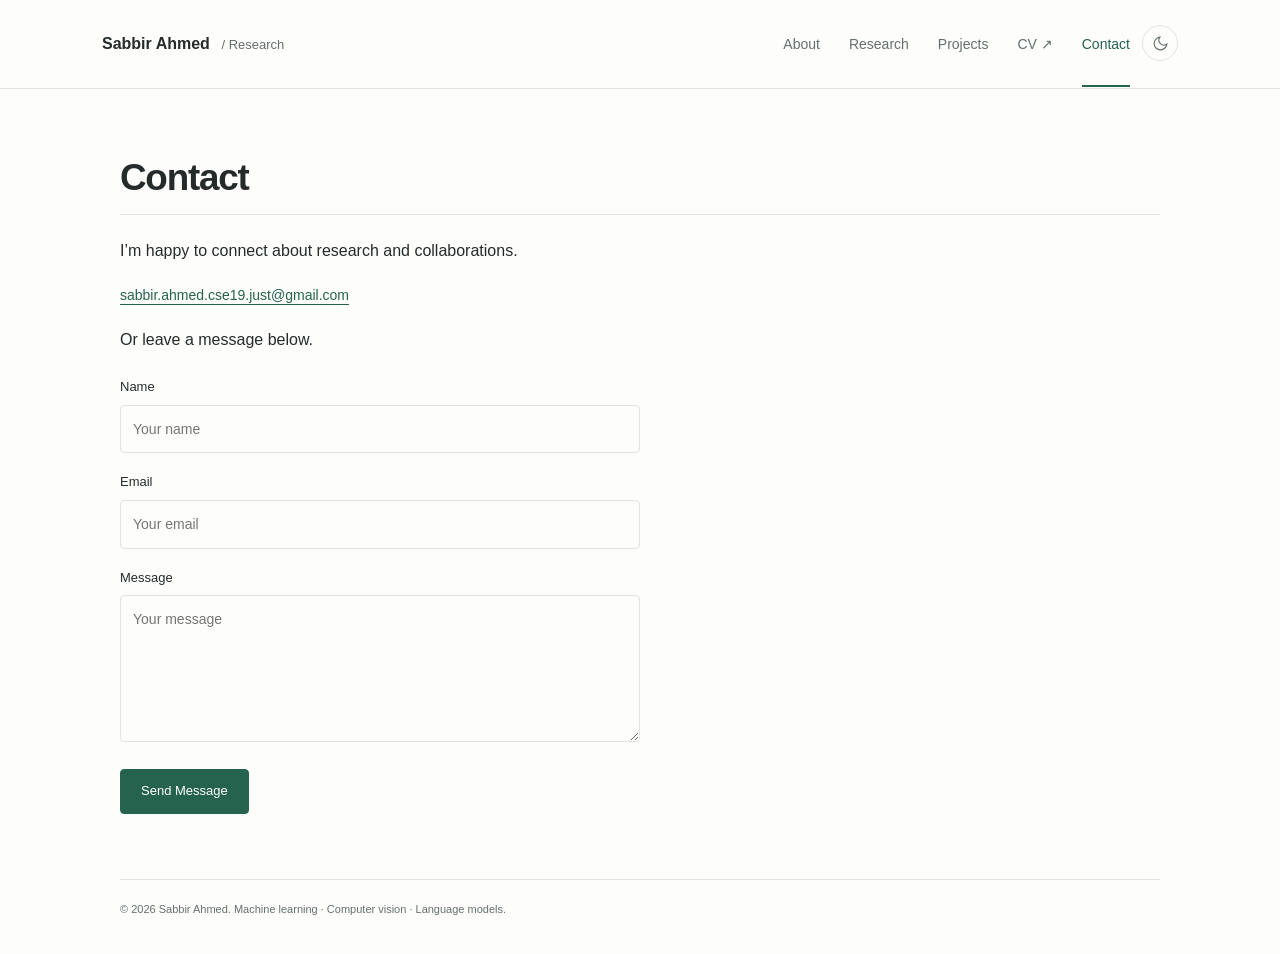
==== commit 3928faa8: "a" ====
--- a/contact.html
+++ b/contact.html
@@ -20,7 +20,7 @@
 </head>
 <body>
 <a class="skip-link" href="#main">Skip to content</a>
-<header class="masthead"><div class="header-inner"><a class="wordmark" href="index.html">Sabbir Ahmed<span> / Portfolio</span></a><nav aria-label="Main navigation"><a href="index.html">Home</a><a href="projects.html">Work</a><a href="research.html">Research</a><a href="assets/Sabbir_Ahmed_Academic_CV.pdf">CV ↗</a><a href="contact.html">Contact</a></nav></div></header>
+<header class="masthead"><div class="header-inner"><a class="wordmark" href="index.html">Sabbir Ahmed<span> / Research</span></a><nav aria-label="Main navigation"><a href="index.html">About</a><a href="research.html">Research</a><a href="projects.html">Projects</a><a href="assets/Sabbir_Ahmed_Academic_CV.pdf" target="_blank" rel="noopener">CV ↗</a><a href="contact.html">Contact</a></nav></div></header>
 
   <div class="top-controls">
     <button id="theme-toggle" class="icon-btn" aria-label="Toggle dark mode">
--- a/styles.css
+++ b/styles.css
@@ -9,3 +9,7 @@
 .portfolio-layout{display:block;max-width:1040px;padding-top:0}.portfolio-layout main{max-width:none}.portfolio-hero{padding:80px 0 70px;max-width:900px}.portfolio-hero h1{font-size:clamp(32px,4.1vw,51px);letter-spacing:-1.8px;line-height:1.2;margin-bottom:26px}.portfolio-hero h1 span{color:var(--muted);font-weight:400}.portfolio-hero .intro{max-width:650px;font-size:17px;color:var(--muted)}.portfolio-hero .home-actions{margin-top:30px;align-items:center}.primary-link{border-bottom:1px solid var(--accent);padding-bottom:5px}.featured-project{display:grid;grid-template-columns:39% 1fr;gap:44px;align-items:center;padding:28px 0 34px;border-bottom:1px solid var(--line)}.featured-project:last-child{border-bottom:none}.work-visual{background:var(--surface);color:#547765;min-width:0;padding:14px 20px;position:relative;border-radius:5px}.work-visual svg{width:100%;height:auto;display:block;fill:none}.work-visual>span{display:block;font-size:8px;letter-spacing:1.7px;color:var(--muted);text-align:right;padding-bottom:5px}.visual-water{background:#edf3f5;color:#537f8a}.visual-mars{background:#f5eee9;color:#ac7151}.visual-chat{background:#efedf6;color:#796b9a}[data-theme=dark] .work-visual{background:#24332b;color:#a2c2ae}[data-theme=dark] .visual-water{background:#233238;color:#95b9c3}[data-theme=dark] .visual-mars{background:#362b25;color:#d09f80}[data-theme=dark] .visual-chat{background:#2f2a3c;color:#b0a3c9}.work-copy .eyebrow{font-size:9px;letter-spacing:1.4px;margin-bottom:10px}.work-copy h3{font-size:24px;letter-spacing:-.6px;margin-bottom:12px}.work-copy h3 a{text-decoration:none;color:var(--ink)}.work-copy>p{font-size:14px;color:var(--muted);margin-bottom:14px}.work-copy .work-result{font-size:11px;display:flex;gap:9px;align-items:baseline}.work-result strong{font-size:22px;color:var(--accent);font-weight:500}.story-link{font-size:12px;text-decoration:none}.research-teaser{background:var(--surface);padding:35px 40px;border-radius:4px;margin-top:55px!important}.research-teaser h2{font-size:28px;margin-top:0}.research-teaser p:not(.eyebrow){max-width:740px;color:var(--muted);font-size:15px}.research-teaser a,.about-strip a{font-size:13px}.about-strip{display:grid;grid-template-columns:1fr 2fr;gap:40px;padding:30px 0}.about-strip h2{margin:0}.about-strip p{font-size:14px;color:var(--muted)}.contact-strip{display:flex;justify-content:space-between;align-items:center;border-top:1px solid var(--line);padding-top:28px}.contact-strip h2{font-size:22px;margin:0}.contact-strip a{font-size:14px}.portfolio-layout main>section:first-child:not(.portfolio-hero){padding-top:65px}.page-intro{color:var(--muted);max-width:670px}.case-study{padding:48px 0;border-bottom:1px solid var(--line);scroll-margin-top:30px}.case-heading{display:grid;grid-template-columns:34% 1fr;gap:40px;align-items:center}.case-heading h2{font-size:29px;margin:0 0 15px}.case-heading p:not(.eyebrow){font-size:14px;color:var(--muted)}.tool-line{font-size:12px!important}.case-details{display:grid;grid-template-columns:1fr 1fr 1fr;gap:30px;margin:30px 0 15px}.case-details h3{font-size:13px}.case-details p{font-size:14px;color:var(--muted)}.case-study>a{font-size:13px}.research-story{max-width:800px;margin:42px 0;padding-bottom:28px;border-bottom:1px solid var(--line)}.research-story h2{font-size:27px;margin:0 0 20px}.research-story p{color:var(--muted)}.research-story strong{color:var(--ink);font-weight:500}.collaborator{font-size:12px}
 @media(max-width:1150px){.portfolio-layout{margin:0 42px}.portfolio-hero{padding-top:60px}}
 @media(max-width:760px){.portfolio-layout{margin:0;padding:0 24px 30px}.portfolio-hero{padding:44px 0 35px}.portfolio-hero h1{letter-spacing:-1px}.portfolio-hero .intro{font-size:15px}.featured-project{grid-template-columns:1fr;gap:23px;padding-bottom:32px}.work-visual{max-height:250px;overflow:hidden}.work-visual svg{max-height:200px}.work-copy h3{font-size:23px}.research-teaser{padding:27px 23px}.research-teaser h2{font-size:24px}.about-strip,.case-heading,.case-details{grid-template-columns:1fr;gap:18px}.contact-strip{display:block}.contact-strip h2{margin-bottom:15px}.case-study{padding:30px 0}.case-heading h2{font-size:25px}.portfolio-layout main>section:first-child:not(.portfolio-hero){padding-top:35px}}
+/* Research-first introduction */
+.academic-intro{display:grid;grid-template-columns:minmax(0,1fr) 184px;gap:65px;padding:65px 0 30px!important;align-items:start}.intro-copy h1{font-size:36px;letter-spacing:-1px;margin-bottom:23px}.intro-copy>p:not(.eyebrow){font-size:15px;line-height:1.85;color:var(--muted)}.intro-copy strong{font-weight:550;color:var(--ink)}.intro-copy .phd-note{border-left:3px solid var(--accent);padding:10px 17px;margin:24px 0;background:var(--surface)}.intro-links{display:flex;flex-wrap:wrap;gap:24px;font-size:13px}.intro-links a{text-decoration:none}.portrait-wrap{padding-top:32px}.portrait{width:184px;height:184px;object-fit:cover;margin:0}.portrait-wrap>p{font-size:11px;color:var(--muted);text-align:center;margin-top:12px}.portrait-wrap .avatar-fallback{width:184px;height:184px}.research-highlight{display:grid;grid-template-columns:35px 1fr;gap:20px;padding:25px 0;border-bottom:1px solid var(--line)}.research-highlight:last-child{border-bottom:none}.research-index{font-size:12px;color:var(--muted);padding-top:4px}.research-highlight .eyebrow{font-size:9px;letter-spacing:1.4px;margin-bottom:9px}.research-highlight h3{font-size:21px;font-weight:600;margin-bottom:12px}.research-highlight h3 a{color:var(--ink);text-decoration:none}.research-highlight h3 a:hover{color:var(--accent)}.research-highlight p{font-size:14px;color:var(--muted);max-width:810px}.research-highlight .research-meta{font-size:11px;margin-bottom:0}.project-footnote{background:var(--surface);padding:25px 30px;border-radius:4px}.project-footnote h2{margin-top:0}.project-footnote p{font-size:14px;color:var(--muted);max-width:700px}.project-footnote a{font-size:13px}#working-papers .entry h3{font-size:16px}#working-papers .entry>p{margin-bottom:8px}
+@media(max-width:760px){.academic-intro{grid-template-columns:1fr;gap:24px;padding-top:35px!important}.portrait-wrap{grid-row:1;padding-top:0;display:flex;align-items:center;gap:18px}.portrait,.portrait-wrap .avatar-fallback{width:85px;height:85px;margin:0;font-size:28px}.portrait-wrap>p{margin:0}.intro-copy h1{font-size:29px}.research-highlight{grid-template-columns:22px 1fr;gap:12px}.research-highlight h3{font-size:19px}.intro-links{gap:21px}.academic-intro .intro-copy{grid-row:2}}
+@media(max-width:760px){.academic-intro .intro-copy{grid-row:1}.portrait-wrap{grid-row:2}}
